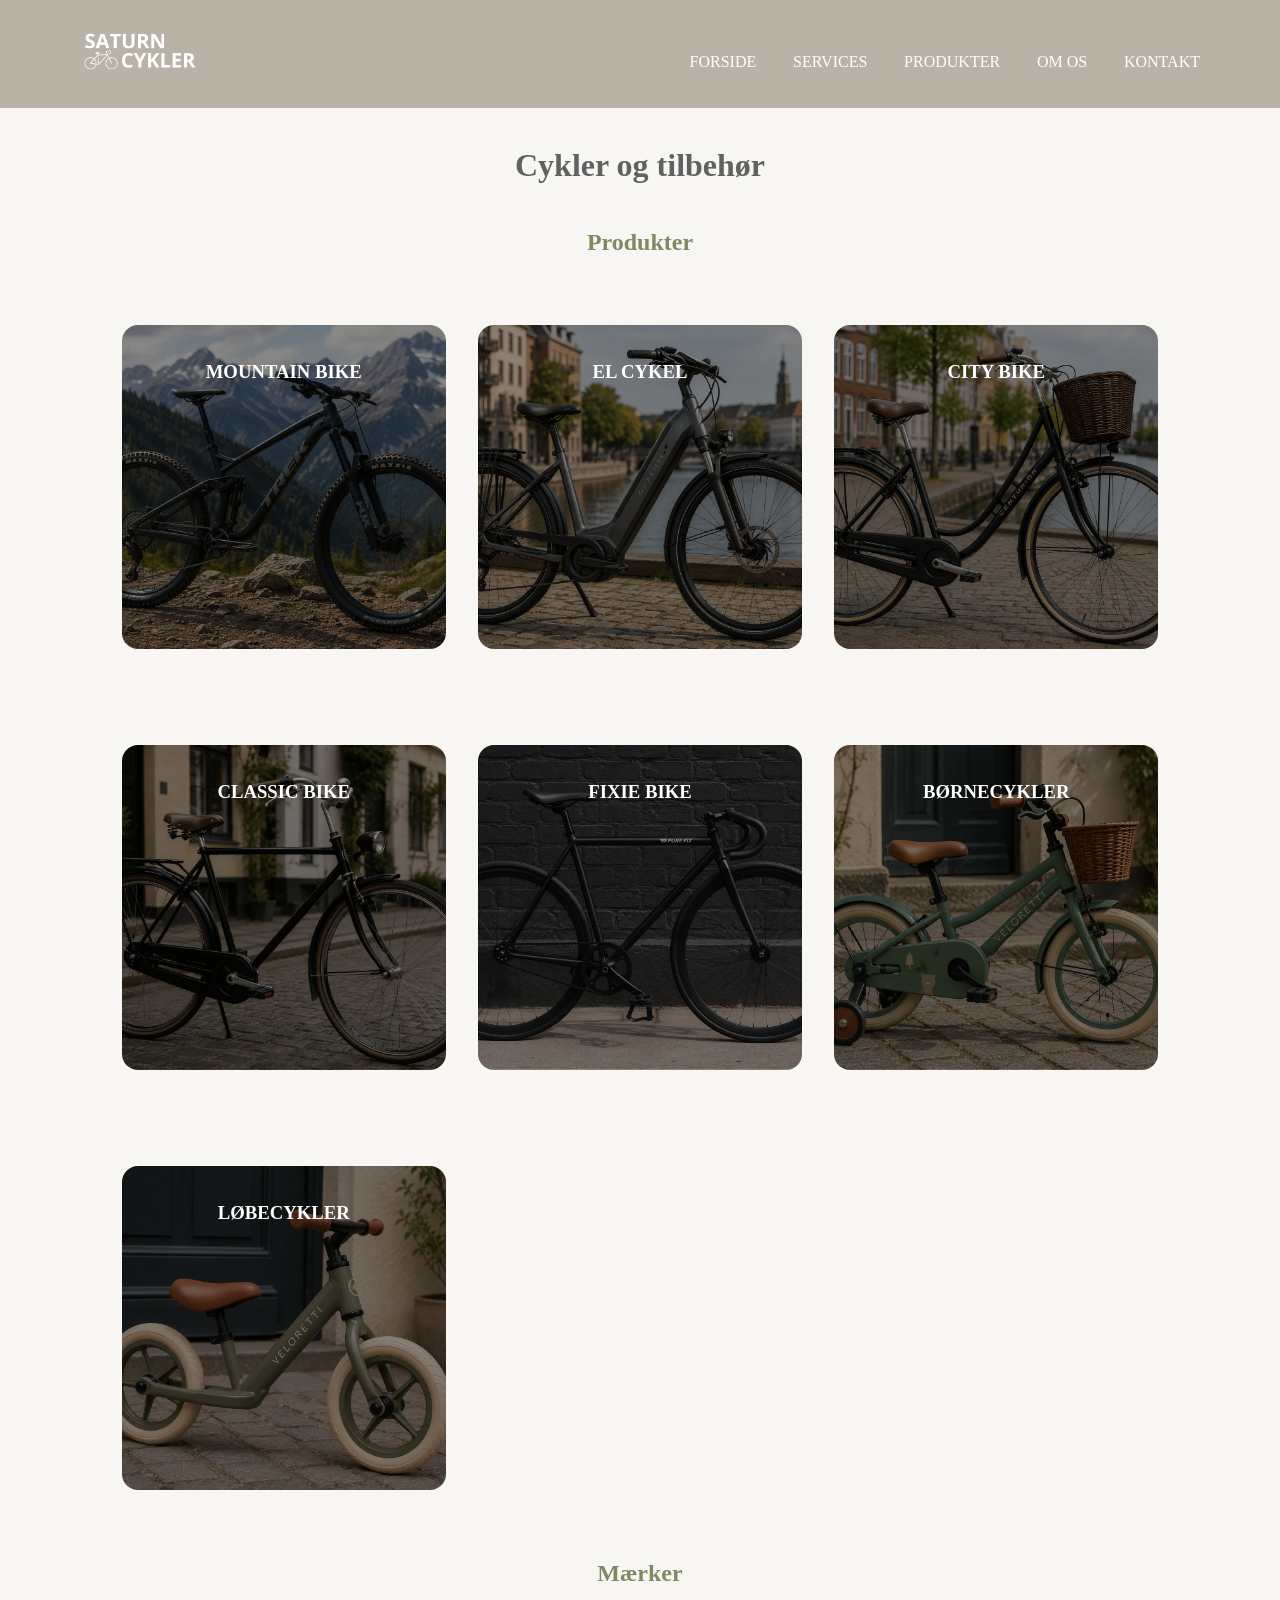
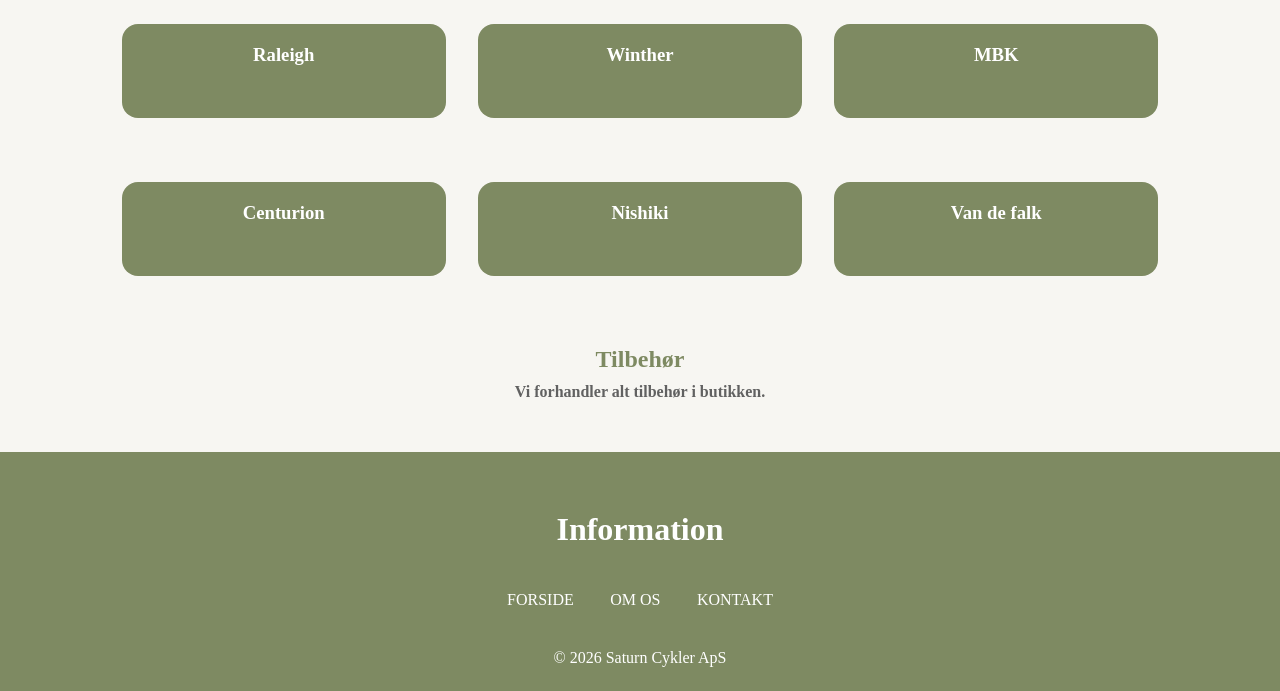
==== produkter.html @ ad4b6474 "Add files via upload" ====
<!DOCTYPE html>
<html lang="da">
  <head>
    <meta charset="UTF-8" />
    <meta name="viewport" content="width=device-width, initial-scale=1.0" />
    <title>Om os</title>
    <link rel="stylesheet" href="style.css" />
  </head>
  <body class="produkter">

    <body>
      <header class="header">
        <div class="container header-indhold">
          <a href="index.html"> <img src="img/SATURN CYKLER-sort baggrund (1).png" alt="saturn logo" class="logo" /> </a>
  
          <button class="burger" id="burger">☰</button>
  
          <nav class="nav-menu" id="navMenu">
            <a href="index.html">FORSIDE</a>
            <a href="services.html">SERVICES</a>
            <a href="produkter.html">PRODUKTER</a>
            <a href="om-os.html">OM OS</a>
            <a href="kontakt.html">KONTAKT</a>
          </nav>
        </div>
        <script src="script.js"></script>
      </header>

   
      <main class="container">
        <h1>Cykler og tilbehør</h1>

        <h2>Produkter</h2>
    </section>
    <div class="container">
      <section class="grid">
        <article class="card MB">
          <h3>MOUNTAIN BIKE</h3>
        </article>

        <article class="card El">
       <h3>EL CYKEL</h3>
        </article>

        <article class="card city">
          <h3>CITY BIKE</h3>
        </article>

        <article class="card classic">
            <h3>CLASSIC BIKE</h3>
          </article>

          <article class="card fixie">
           <h3>FIXIE BIKE</h3>
          </article>

          <article class="card børn">
            <h3>BØRNECYKLER</h3>
          </article>

          <article class="card løbecykel">
            <h3>LØBECYKLER</h3>
          </article>
      </section>
    </div>




        <h2>Mærker</h2>
    </section>
    <div class="container">
      <section class="grid ">
        <article class="card-brand">
          <h3>Raleigh</h3>
        </article>

        <article class="card-brand">
       <h3>Winther</h3>
        </article>

        <article class="card-brand">
          <h3>MBK</h3>
        </article>

        <article class="card-brand">
            <h3>Centurion</h3>
          </article>

          <article class="card-brand">
           <h3>Nishiki</h3>
          </article>

          <article class="card-brand">
            <h3>Van de falk</h3>
          </article>
      </section>
    </div>

    <h2>Tilbehør</h2>
    <h4>Vi forhandler alt tilbehør i butikken.</h4>

      </main>
    <footer class="footer">
      <div class="container">
        <h1>Information</h1>
        <nav>
          <a href="index.html">FORSIDE</a>

          <a href="om-os.html">OM OS</a>
          <a href="kontakt.html">KONTAKT</a>
        </nav>
      </div>
      <p>© 2026 Saturn Cykler ApS</p>
    </footer>
  </body>
</html>
---- style.css ----
* {
  box-sizing: border-box;
  margin: 0;
  padding: 0;
}

body {
  font-family: Arial, sans-serif;
  line-height: 1.6;
  background-color: #f7f6f2;
  color: #616161;
}

.container {
  width: min(90%, 1100px);
  margin: 0 auto;
}

.header {
  background-color: #b9b2a6;
  color: white;
  padding: 20px 0;
}

.header {
  text-align: center;
  justify-content: space-between;
}

nav {
  margin-top: 1rem;
}

nav a {
  color: white;
  text-decoration: none;
  margin: 0 1rem;
}

.hero {
  background-color: #f5f3ef;
  margin: 0;
  text-align: center;
}

.hero h2 {
  font-size: 2.5rem;
  margin-bottom: 15px;
}

.hero p {
  margin-bottom: 25px;
}

.button {
  display: inline-block;
  padding: 12px 24px;
  text-decoration: none;
  background: #7e8a62;
  color: white;
  font-size: medium;
  width: fit-content;
  border: none;
  border-radius: 50px;
  cursor: pointer;
  transition: 0.3s;
}

.grid {
  display: grid;
  grid-template-columns: repeat(3, 1fr);
  gap: 25px;
  margin-bottom: 40px;
}

.card {
  background-color: #ffffff;
  padding: 25px;
  border-radius: 12px;
}

.card h3 {
  margin-bottom: 10px;
}

.footer {
  background-color: #7e8a62;
  color: white;
  text-align: center;
  padding: 20px;
}

.footer nav {
  color: #7e8a62;
  padding-bottom: 2rem;
}

.footer a {
  color: white;
}

/* Tablet */
@media (max-width: 900px) {
  .grid {
    grid-template-columns: repeat(2, 1fr);
  }
}

.hero {
  padding: 40px 20px;
}

.hero h2 {
  font-size: 2rem;
}

.grid {
  grid-template-columns: 1fr;
}

.header .logo {
  text-align: center;
  margin: 0;
  padding-top: 0.1rem;
}

html,
body {
  height: 100%;
  margin: 0;
}

body {
  display: flex;
  flex-direction: column;
}

main {
  flex: 1;
}

.card h3 {
  text-align: center;
}

.card h4 {
  text-align: center;
  padding-top: 1rem;
}

.card p {
  text-align: center;
  padding-bottom: 1rem;
}

.card a {
  text-align: center;
  padding-bottom: 1rem;
  color: white;
}

.kort {
  margin-left: 0;
}

.kort iframe {
  width: 100%;
  max-width: 600px;
  display: block;
  margin: 0 auto;
}

.kort p {
  text-align: center;
  padding-bottom: 1rem;
  margin-left: 0;
}

.kort h3 {
  text-align: center;
  margin-left: 0;
}

.kort h4 {
  text-align: center;
  padding-top: 1rem;
  margin-left: 0;
}

.hero {
  background-size: cover;
  background-position: center;
  background-repeat: no-repeat;

  min-height: 500px;

  display: flex;
  flex-direction: column;
  justify-content: center;
  align-items: center;

  color: white;
  text-align: center;
  padding-left: 4rem;
}

.grid {
  display: grid;
  grid-template-columns: repeat(3, 1fr);
  gap: 2rem;
  margin: 2rem 0;
}

.card {
  background: #f2eee8;
  color: #616161;
  padding: 2rem;
  border-radius: 12px;
  text-align: center;
  margin-top: 2rem;
}

.card iframe {
  width: 100%;
  height: 300px;
  border: 0;
}

@media (max-width: 768px) {
  .grid {
    grid-template-columns: 1fr;
  }
}

h1 {
  padding-top: 1rem;
  padding-bottom: 0;
}

.logo {
  width: 150px;
  height: auto;
}

@font-face {
  font-family: brødtekst;
  src: url("../fonts/OpenSans-VariableFont_wdth\,wght.woff2");
  font-weight: 400;
  font-style: normal;
}

@font-face {
  font-family: overskrift;
  src: url("../fonts/OpenSans-VariableFont_wdth\,wght.woff2");
  font-weight: 600;
  font-style: normal;
}

p {
  font-family: brødtekst;
}

ul {
  font-family: brødtekst;
}

h1 {
  font-family: overskrift;
}

h2 {
  font-family: overskrift;
}

h3 {
  font-family: overskrift;
  margin-bottom: 2rem;
}

h4 {
  font-family: overskrift;
}

a {
  font-family: brødtekst;
}

html {
  scroll-behavior: smooth;
}

section {
  margin-top: 4rem;
  margin-bottom: 4rem;
  text-align: center;
}

.kontakt p {
  text-align: left;
  margin-left: 2rem;
}

.kontakt h2 {
  text-align: left;
  margin-left: 2rem;
}

.kontakt h3 {
  text-align: left;
  margin-left: 2rem;
}

article {
  margin-bottom: 2rem;
}

.hero h1 {
  margin-bottom: -1.5rem;
  font-size: 3.5rem;
}

.hero h2 {
  margin-top: 0;
  margin-bottom: 2rem;
}

p {
  margin-bottom: -0.5rem;
}

.om-os p {
  margin-left: 2rem;
}

.menu p {
  margin-left: 2rem;
}

.menu h2 {
  margin-left: 2rem;
}

.menu p {
  margin-left: 2rem;
}

.menu ul {
  margin-left: 2rem;
}

.menu li {
  margin-left: 2rem;
}

* {
  box-sizing: border-box;
}

.container {
  width: min(90%, 1200px);
  margin: 0 auto;
}

.to-kolonner {
  display: flex;
  gap: 3rem;
  margin: 4rem 0;
  align-items: flex-start;
}

.kolonne {
  flex: 1;
}

.kolonne img {
  width: 100%;
  height: auto;
  display: block;
  border-radius: 12px;
}

/* Mobil */
@media (max-width: 768px) {
  .to-kolonner {
    flex-direction: column;
  }
}

.kontakt-formular {
  max-width: 600px;
  margin: 4rem auto;
  padding: 2rem;
  background: #7e8a62;
  color: white;
  font-family: brødtekst;
  border-radius: 16px;
}

.kontakt-formular h2 {
  margin-bottom: 3rem;
  color: white;
}

.kontakt-formular form {
  display: flex;
  flex-direction: column;
  gap: 1rem;
}

.kontakt-formular input,
.kontakt-formular textarea {
  width: 100%;
  padding: 1rem;
  border: 1px solid #7e8a62;
  border-radius: 10px;
  font-family: inherit;
  background-color: #f5f3ef;
  margin-top: -0.8rem;
}

.kontakt-formular button {
  background: white;
  color: #616161;

  font-family: overskrift;

  font-size: medium;
  width: fit-content;
  align-self: center;
  padding: 12px 32px;
  border: none;
  border-radius: 50px;
  cursor: pointer;
  transition: 0.3s;
}

.kontakt-formular button:hover {
  transform: translateY(-2px);
}

.kontakt-formular h2 {
  text-align: center;
  font-family: overskrift;
  margin: 0;
}

.kontakt-formular label {
  text-align: left;
  font-family: overskrift;
}

hr {
  border: 0;
  border-top: 1px solid #b9b2a6;
  margin: 2rem 0;
}

.kort h4 {
  text-align: center;
}

.kort a {
  text-align: center;
}

.kort p {
  text-align: center;
}

.kontakt .kort {
  margin-left: 0;
}

.kontakt h1 {
  text-align: center;
  margin-top: 1rem;
}

.billede-med-knap {
  background-image: url("img/saturncykler1.webp");
  background-size: cover;
  background-position: center;
  background-repeat: no-repeat;

  min-height: 500px;

  display: flex;
  flex-direction: column;
  justify-content: center;
  align-items: center;

  color: white;
  text-align: center;
  padding-left: 4rem;
}

.billede-med-knap h1 {
  text-align: center;
}

.billede-med-knap .button {
  text-align: center;
}

.kontakt main a {
  color: #7e8a62;
  margin: 0;
}

.card h3 {
  margin-bottom: 2rem;
}

.om-os h1 {
  text-align: center;
  margin-top: 1rem;
  margin-left: 0;
}

.menu h1 {
  text-align: center;
  margin-top: 1rem;
  margin: 0;
}

@media (max-width: 768px) {
  nav {
    flex-direction: column;
    align-items: center;
    gap: 1rem;
  }
}

.header-indhold {
  display: flex;
  justify-content: space-between;
  align-items: center;
}

.nav-menu {
  display: flex;
  gap: 2rem;
}

.burger {
  display: none;
  font-size: 2rem;
  background: none;
  border: none;
  cursor: pointer;
  color: white;
}

@media (max-width: 768px) {
  .burger {
    display: block;
    position: relative;
    z-index: 1001;
  }

  .nav-menu {
    position: fixed;
    top: 0;
    right: -100%;
    width: 260px;
    height: 100vh;

    background: #b9b2a6;
    padding: 6rem 2rem;

    display: flex;
    flex-direction: column;
    gap: 1.5rem;

    transition: right 0.3s ease;
    z-index: 1000;
  }

  .nav-menu.active {
    right: 0;
  }
}

@media (max-width: 768px) {
  .footer nav {
    display: flex;
    flex-direction: column;
    align-items: center;
    gap: 1rem;
  }

  .footer nav a {
    margin: 0;
  }
}

.footer p {
  text-align: center;
  margin: 0;
}

.footer h1 {
  text-align: center;
  margin: 0;
}

.prisliste {
  display: block;
  margin: 0 auto;
  max-width: 400px;
  width: 100%;
  height: auto;
}

article {
  margin-left: 0;
}

.kort a {
  margin-left: 0;
}

.kort p {
  margin-left: 0;
}

@media (max-width: 768px) {
  .header-indhold {
    display: flex;
    flex-direction: row;
    justify-content: space-between;
    align-items: center;
  }

  .burger {
    display: block;
    margin-left: auto;
    position: relative;
    z-index: 1001;
  }

  .nav-menu {
    position: fixed;
    top: 0;
    right: -100%;
    width: 260px;
    height: 100vh;

    background: #b9b2a6;
    padding: 6rem 2rem;

    display: flex;
    flex-direction: column;
    gap: 1.5rem;

    transition: right 0.3s ease;
    z-index: 1000;
  }

  .nav-menu.active {
    right: 0;
  }
}

@media (max-width: 768px) {
  .hero {
    min-height: 60vh;
    padding: 3rem 1.5rem;

    align-items: center;
    text-align: center;

    background-position: center;
  }

  .hero h1 {
    font-size: 2.3rem;
    margin-bottom: -0.5rem;
  }

  .hero h2 {
    font-size: 1.8rem;
    margin-bottom: 1.5rem;
  }

  .hero .button {
    font-size: 0.9rem;
    padding: 10px 20px;
  }
}

.menu p {
  text-align: left;
  margin-left: 2rem;
}

.menu h2 {
  text-align: left;
  margin-left: 2rem;
}

.menu h3 {
  text-align: left;
  margin-left: 2rem;
}

.menu ul {
  text-align: left;
  margin-left: 2rem;
}

.menu li {
  text-align: left;
  margin-left: 2rem;
}

.om-os p {
  text-align: left;
  margin-left: 1rem;
}

.om-os h2 {
  text-align: left;
  margin-left: 1rem;
  margin-bottom: 1rem;
}

.om-os h3 {
  text-align: left;
  margin-left: 2rem;
}

.kolonne {
  margin-bottom: auto;
  align-items: flex-start;
}

@media (max-width: 768px) {
  .billede-med-knap {
    min-height: 60vh;
    padding: 3rem 1.5rem;

    align-items: center;
    text-align: center;

    background-position: center;
  }

  .billede-med-knap h1 {
    font-size: 2.3rem;
    margin-bottom: -0.5rem;
  }

  .billede-med-knap h2 {
    font-size: 1.8rem;
    margin-bottom: 1.5rem;
  }

  .billede-med-knap .button {
    font-size: 0.9rem;
    padding: 10px 20px;
  }
}

p {
  margin-bottom: 1rem;
}

.om-os .to-kolonner {
  display: flex;
  gap: 3rem;
  align-items: flex-start;
}

.kontakt p {
  margin-bottom: auto;
  margin-top: auto;
}

.kontakt h3 {
  text-align: center;
  margin-left: 0%;
  margin-bottom: 0.5rem;
}

.footer p {
  text-align: center;
}

.menu h1 {
  margin-top: 1rem;
}

.card .button {
  display: inline-block;
  padding: 12px 24px;
  text-decoration: none;
  background: white;
  color: black;
  font-size: medium;
  width: fit-content;
  border: none;
  border-radius: 50px;
  cursor: pointer;
  transition: 0.3s;
  margin-top: 1rem;
}

.card a {
  color: white;
}

.card p {
  color: white;
  margin-bottom: 0.5rem;
}

.to-kolonner {
  margin-top: auto;
}

.hero {
  position: relative;
  overflow: hidden;

  min-height: calc(100vh - 90px);

  display: flex;
  justify-content: center;

  color: white;
}

.hero-video {
  position: absolute;
  inset: 0;

  width: 100%;
  height: 100%;

  object-fit: cover;
  z-index: 0;
}

.hero-indhold {
  position: relative;
  z-index: 2;

  display: flex;
  flex-direction: column;
  justify-content: center;
  align-items: flex-start;

  width: 100%;
  height: 100%;

  padding-left: 4rem;
}

.åbningstider {
  background-image: linear-gradient(rgba(0, 0, 0, 0.45), rgba(0, 0, 0, 0.45)), url("img/saturncykler1.webp");
  aspect-ratio: 1 / 1;
  width: 300px;
  height: 300px;
  width: 100%;
  background-size: cover;
  background-position: center;
  background-repeat: no-repeat;

  border-radius: 16px;
  padding: 2rem;
}

.hvor {
  background-image: linear-gradient(rgba(0, 0, 0, 0.45), rgba(0, 0, 0, 0.45)), url("img/satuncyklerbutik.webp");
  aspect-ratio: 1 / 1;
  width: 300px;
  height: 300px;
  width: 100%;
  background-size: cover;
  background-position: center;
  background-repeat: no-repeat;

  border-radius: 16px;
  padding: 2rem;
}

.services {
  background-image: linear-gradient(rgba(0, 0, 0, 0.45), rgba(0, 0, 0, 0.45)), url("img/ejerogcykel.webp");
  aspect-ratio: 1 / 1;
  width: 300px;
  height: 300px;
  width: 100%;
  background-size: cover;
  background-position: center;
  background-repeat: no-repeat;

  border-radius: 16px;
  padding: 2rem;
}

h2 {
  color: #7e8a62;
}

.hero h2 {
  color: white;
}

.hero {
  position: relative;
  overflow: hidden;
}

.hero::before {
  content: "";
  position: absolute;
  inset: 0;

  background: linear-gradient(rgba(0, 0, 0, 0.45), rgba(0, 0, 0, 0.45));

  z-index: 1;
}

.hero-video {
  position: absolute;
  inset: 0;

  width: 100%;
  height: 100%;

  object-fit: cover;

  z-index: 0;
}

.hero-indhold {
  position: relative;
  z-index: 2;
}

@media (max-width: 768px) {
  .hero {
    min-height: 70vh;
  }

  .hero-indhold {
    position: absolute;
    top: 50%;
    left: 50%;

    transform: translate(-50%, -50%);

    width: 90%;
    padding: 0;

    display: flex;
    flex-direction: column;
    align-items: center;
    text-align: center;
  }

  .hero h1 {
    font-size: 2.2rem;
    margin-bottom: 0.3rem;
  }

  .hero h2 {
    font-size: 1.6rem;
    margin-bottom: 1.5rem;
  }

  .hero .button {
    margin: 0 auto;
  }
}

img {
  margin-top: 1rem;
}

.card {
  margin-top: 2rem;
}

@media (max-width: 768px) {
  section {
    margin-top: 2rem;
    margin-bottom: 2rem;
  }

  .grid {
    gap: 1rem;
    margin: 1rem 0;
  }

  .card {
    margin-top: 1rem;
    padding: 1.5rem;
  }

  article {
    margin-bottom: 1rem;
  }

  .to-kolonner {
    gap: 1.5rem;
    margin: 2rem 0;
  }

  .kontakt-formular {
    margin: 2rem auto;
  }

  img {
    margin-top: -0.5rem;
  }

  .kolonne {
    margin-top: 0;
    margin-bottom: 0.5rem;
  }

  .footer {
    margin-top: 0.5rem;
  }
}

.tilbud {
  margin: 0;
  padding: 0;
}

.tilbud h2 {
  color: white;
}

.tilbud .to-kolonner {
  display: grid;
  grid-template-columns: 1fr 1fr;
  margin: 0;
}

.tilbud .billede {
  background-image: url("img/Tilbud\ \(1\).webp");
  background-size: cover;
  background-position: center;
  height: 500px;
  padding: 0%;
}

.tilbud .tekst {
  background-image: url("img/grøn.webp");
  background-size: cover;
  background-position: center;
  height: 500px;

  display: flex;
  align-items: center;
  text-align: left;
  color: white;
  padding: 0%;
}

.tilbud .tekst-indhold {
  padding: 5rem;
}

.tilbud ul {
  padding: 5rem;
  margin-top: -0.5rem;
  margin-bottom: -0.5rem;
}

.tilbud h2 {
  margin-bottom: -1.8rem;
  margin-top: 0;
}

.tilbud h1 {
  margin-bottom: 1rem;
  margin-top: 0;

  line-height: 1.1;
}

.tilbud .to-kolonner {
  gap: 0;
  column-gap: 0;
}

.tilbud .tekst-indhold .button {
  background-color: white;
  color: #616161;
  margin-top: 0;
}

@media (max-width: 768px) {
  .tilbud .to-kolonner {
    grid-template-columns: 1fr;
  }

  .tilbud .billede {
    min-height: 350px;
  }

  .tilbud .tekst {
    min-height: auto;
  }

  .tilbud .tekst-indhold {
    padding: 2rem;
  }

  .tilbud .button {
    text-align: center;
    align-items: center;
  }
}

.tilbud ul {
  padding: 2rem;
}

.to-kolonner {
  display: grid;
  grid-template-columns: 40% 60%;
  gap: 2rem;
  align-items: stretch;
}

.venstre {
  height: 100%;
  display: flex;
  flex-direction: column;
  gap: 1rem;
}

.kontakt-card {
  background: #ffffff;
  border: 1px solid #e9e4dd;

  border-radius: 20px;

  padding: 2rem;

  box-shadow: 0 12px 30px rgba(0, 0, 0, 0.05);
  margin-bottom: 0;
}

.højre {
  height: 100%;
}

.højre img {
  width: 100%;
  height: 100%;
  max-height: 524px;
  object-fit: cover;
  display: block;
  border-radius: 16px;
  margin-top: 0;
}

@media (max-width: 768px) {
  .to-kolonner {
    grid-template-columns: 1fr;
    height: auto;
  }

  .højre {
    height: 350px;
  }
}

.kontakt h1 {
  margin-bottom: 2rem;
}

.menu h1 {
  margin-bottom: 2rem;
}
.services-layout {
  display: grid;
  grid-template-columns: 40% 60%;
  gap: 2rem;
  align-items: start;
  margin: 2rem 0 4rem;
}

.services-venstre {
  display: flex;
  flex-direction: column;
  gap: 0;
}

.service-card {
  background: #fff;
  border: 1px solid #e9e4dd;
  border-radius: 20px;
  padding: 2rem;
  box-shadow: 0 12px 30px rgba(0, 0, 0, 0.05);
}

.service-card h2 {
  margin: 0 0 1rem;
  color: #7e8a62;
}

.service-card p,
.service-card li,
.service-card ul {
  margin: 0;
  padding: 0;
  text-align: left;
}

.service-card ul {
  padding-left: 1.3rem;
}

.service-card li {
  margin-bottom: 0.75rem;
}

.services-højre {
  height: 100%;
}

.services-højre img {
  width: 100%;
  height: 700px;
  object-fit: cover;
  border-radius: 20px;
  display: block;
  margin-top: 0;
}

@media (max-width: 768px) {
  .services-layout {
    grid-template-columns: 1fr;
    gap: 1.5rem;
    margin: 1rem 0 2rem;
  }

  .services-højre {
    height: 280px;
  }

  .services-højre img {
    height: 100%;
    width: 100%;
    object-fit: cover;
    border-radius: 16px;
  }

  .services-venstre {
    gap: 1rem;
  }

  .service-card {
    padding: 1.5rem;
  }

  .menu h1 {
    margin-bottom: 1rem;
  }
}

.produkter h2 {
  text-align: center;
  margin-bottom: 0;
}

.produkter h1 {
  text-align: center;
  margin-bottom: 2rem;
  margin-top: 1rem;
}

.allecykler h1 {
  text-align: center;
}

.MB {
  background-image: linear-gradient(rgba(0, 0, 0, 0.45), rgba(0, 0, 0, 0.45)), url("img/mountainbike.webp");
  aspect-ratio: 1 / 1;
  background-size: cover;
  background-position: center;
  background-repeat: no-repeat;

  border-radius: 16px;
  padding: 2rem;
}

.El {
  background-image: linear-gradient(rgba(0, 0, 0, 0.45), rgba(0, 0, 0, 0.45)), url("img/elcykel.webp");
  aspect-ratio: 1 / 1;
  background-size: cover;
  background-position: center;
  background-repeat: no-repeat;

  border-radius: 16px;
  padding: 2rem;
}

.city {
  background-image: linear-gradient(rgba(0, 0, 0, 0.45), rgba(0, 0, 0, 0.45)), url("img/city.webp");
  aspect-ratio: 1 / 1;
  background-size: cover;
  background-position: center;
  background-repeat: no-repeat;

  border-radius: 16px;
  padding: 2rem;
}

.classic {
  background-image: linear-gradient(rgba(0, 0, 0, 0.45), rgba(0, 0, 0, 0.45)), url("img/classic.webp");
  aspect-ratio: 1 / 1;
  background-size: cover;
  background-position: center;
  background-repeat: no-repeat;

  border-radius: 16px;
  padding: 2rem;
}

.fixie {
  background-image: linear-gradient(rgba(0, 0, 0, 0.45), rgba(0, 0, 0, 0.45)), url("img/fixie.webp");
  aspect-ratio: 1 / 1;
  background-size: cover;
  background-position: center;
  background-repeat: no-repeat;

  border-radius: 16px;
  padding: 2rem;
}

.børn {
  background-image: linear-gradient(rgba(0, 0, 0, 0.45), rgba(0, 0, 0, 0.45)), url("img/børn.webp");
  aspect-ratio: 1 / 1;
  background-size: cover;
  background-position: center;
  background-repeat: no-repeat;

  border-radius: 16px;
  padding: 2rem;
}

.løbecykel {
  background-image: linear-gradient(rgba(0, 0, 0, 0.45), rgba(0, 0, 0, 0.45)), url("img/løbecykel.webp");
  aspect-ratio: 1 / 1;
  background-size: cover;
  background-position: center;
  background-repeat: no-repeat;

  border-radius: 16px;
  padding: 2rem;
}

.produkter h3 {
  color: white;
}

.produkter .footer {
  margin-top: 3rem;
}

.produkter h4 {
  text-align: center;
  align-items: center;
}

.card-brand {
  background-color: #7e8a62;
  color: white;
  border-radius: 16px;
  padding: 1rem;
}

.footer p {
  text-align: center;
  align-items: center;
}

.nav-menu {
  gap: 0.3rem;
}
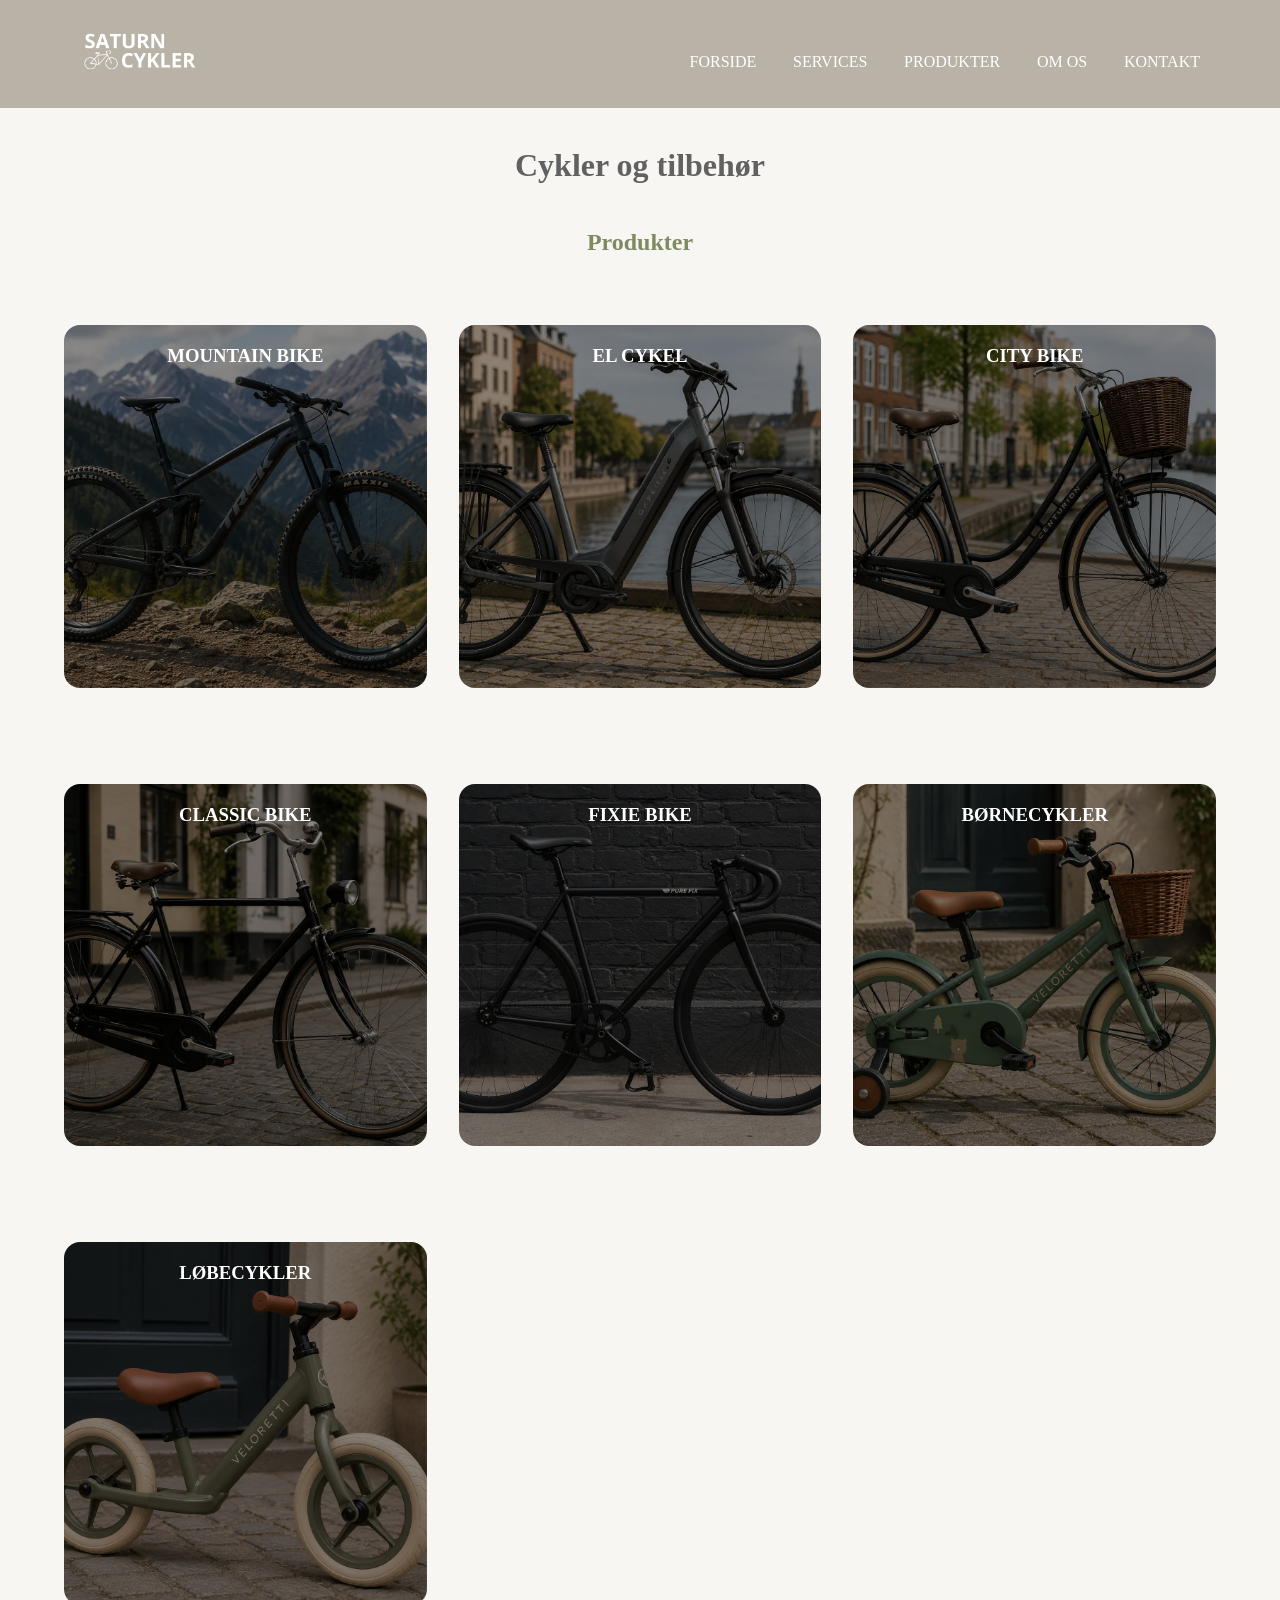
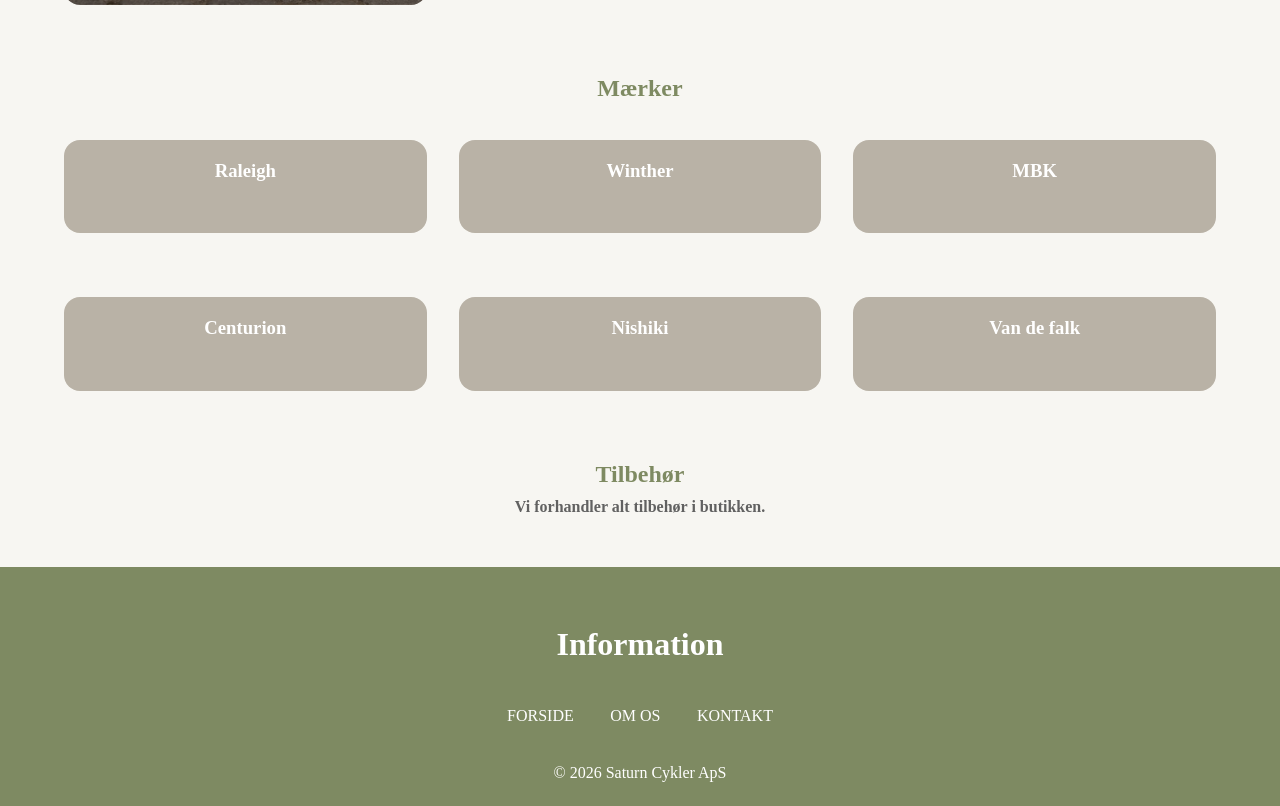
==== commit a3f2b477: "Refactor HTML structure in produkter.html" ====
--- a/produkter.html
+++ b/produkter.html
@@ -8,7 +8,7 @@
   </head>
   <body class="produkter">
 
-    <body>
+  
       <header class="header">
         <div class="container header-indhold">
           <a href="index.html"> <img src="img/SATURN CYKLER-sort baggrund (1).png" alt="saturn logo" class="logo" /> </a>
@@ -26,14 +26,12 @@
         <script src="script.js"></script>
       </header>
 
-   
-      <main class="container">
-        <h1>Cykler og tilbehør</h1>
+     <main class="container">
+    <h1>Cykler og tilbehør</h1>
 
-        <h2>Produkter</h2>
-    </section>
-    <div class="container">
-      <section class="grid">
+    <h2>Produkter</h2>
+    <section class="grid">
+  
         <article class="card MB">
           <h3>MOUNTAIN BIKE</h3>
         </article>
@@ -62,14 +60,10 @@
             <h3>LØBECYKLER</h3>
           </article>
       </section>
-    </div>
-
-
-
+    
 
         <h2>Mærker</h2>
-    </section>
-    <div class="container">
+ 
       <section class="grid ">
         <article class="card-brand">
           <h3>Raleigh</h3>
@@ -95,7 +89,7 @@
             <h3>Van de falk</h3>
           </article>
       </section>
-    </div>
+   
 
     <h2>Tilbehør</h2>
     <h4>Vi forhandler alt tilbehør i butikken.</h4>
--- a/style.css
+++ b/style.css
@@ -1026,6 +1026,7 @@
   }
 }
 
+
 .tilbud {
   margin: 0;
   padding: 0;
@@ -1106,12 +1107,17 @@
 
   .tilbud .tekst {
     min-height: auto;
+    text-align: center;
   }
 
   .tilbud .tekst-indhold {
     padding: 2rem;
-  }
-
+    text-align: center;
+  }
+
+  .tilbud ul {
+list-style: none;
+}
   .tilbud .button {
     text-align: center;
     align-items: center;
@@ -1373,12 +1379,16 @@
 }
 
 .card-brand {
-  background-color: #7e8a62;
+  background-color: #b9b2a6;
   color: white;
   border-radius: 16px;
   padding: 1rem;
 }
 
+.card {
+  padding: 1rem;
+}
+
 .footer p {
   text-align: center;
   align-items: center;
@@ -1387,3 +1397,31 @@
 .nav-menu {
   gap: 0.3rem;
 }
+
+@media (max-width: 768px) {
+  .produkter main.container {
+    width: 90%;
+    margin: 0 auto;
+  }
+
+  .produkter .grid {
+    grid-template-columns: 1fr;
+    justify-items: center;
+  }
+
+  .produkter .card,
+  .produkter .card-brand {
+    width: 100%;
+    max-width: 360px;
+    margin-left: auto;
+    margin-right: auto;
+  }
+}
+
+
+
+
+
+
+
+
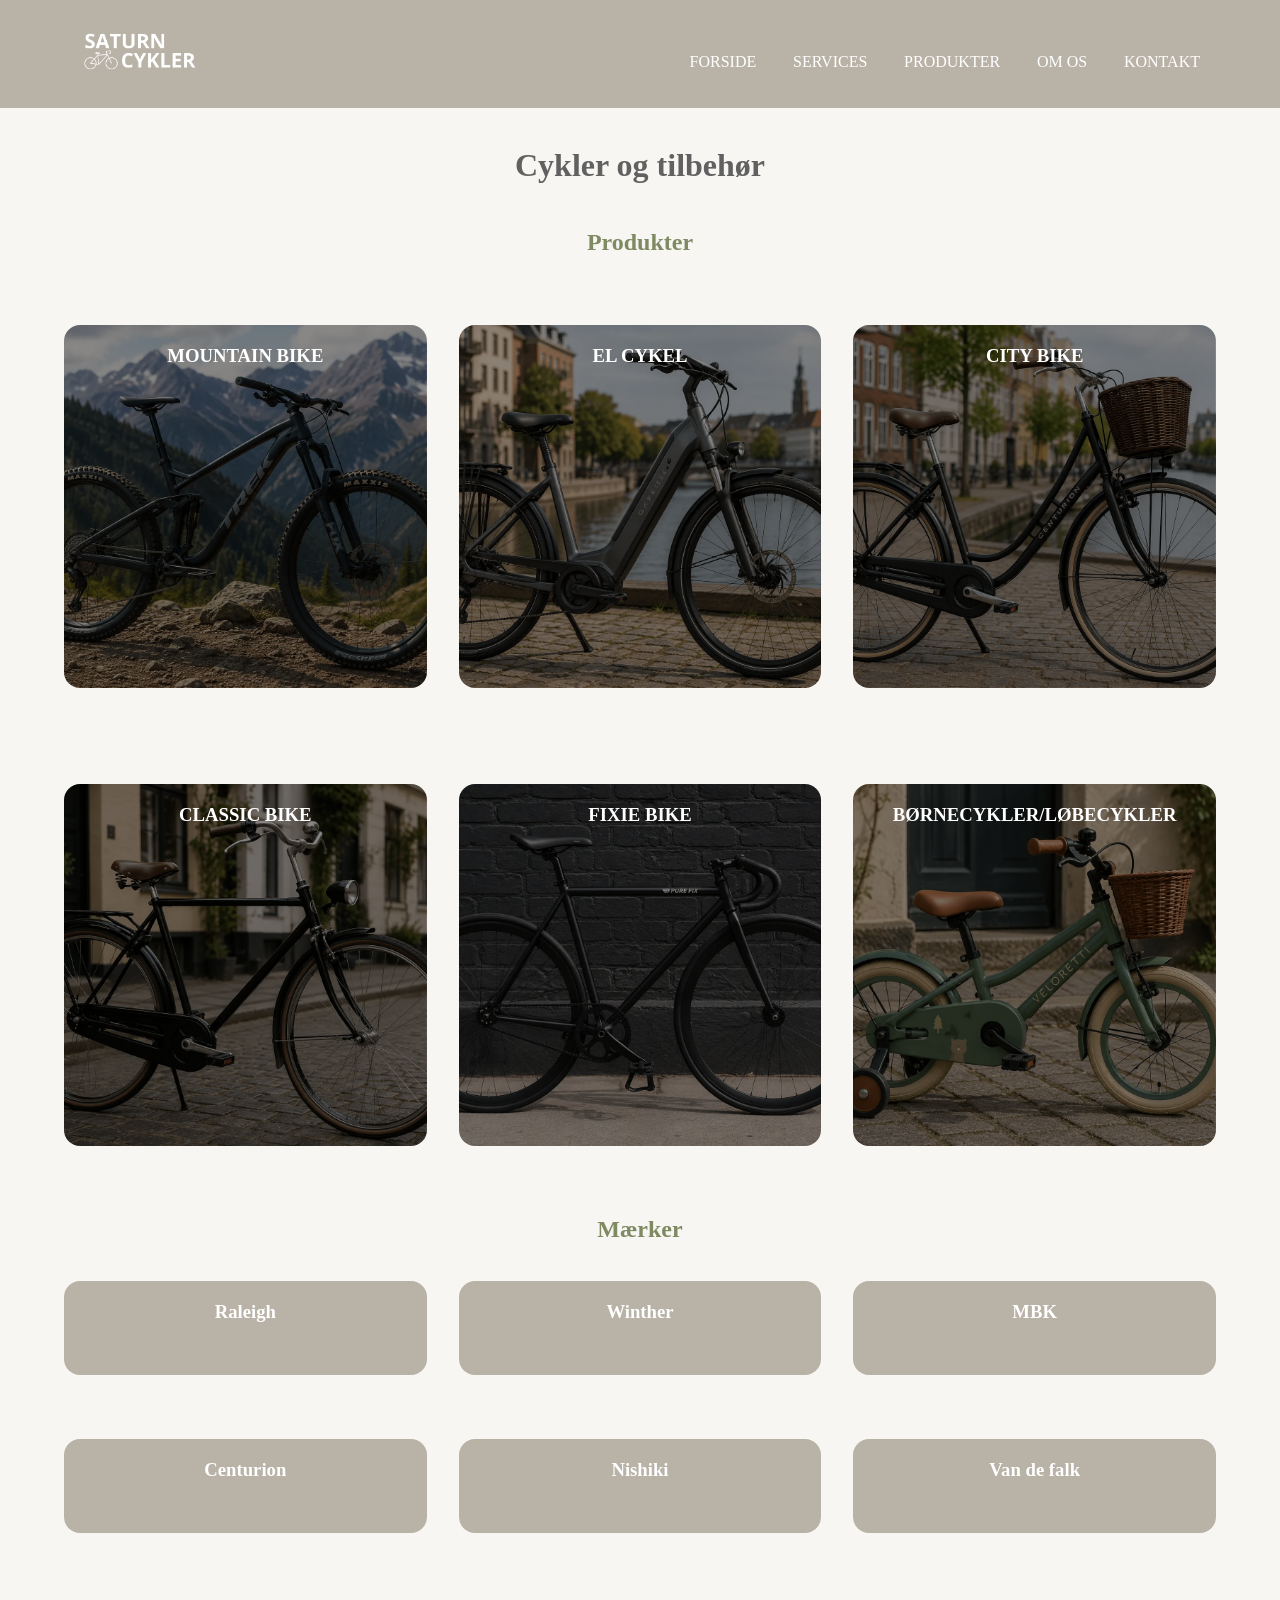
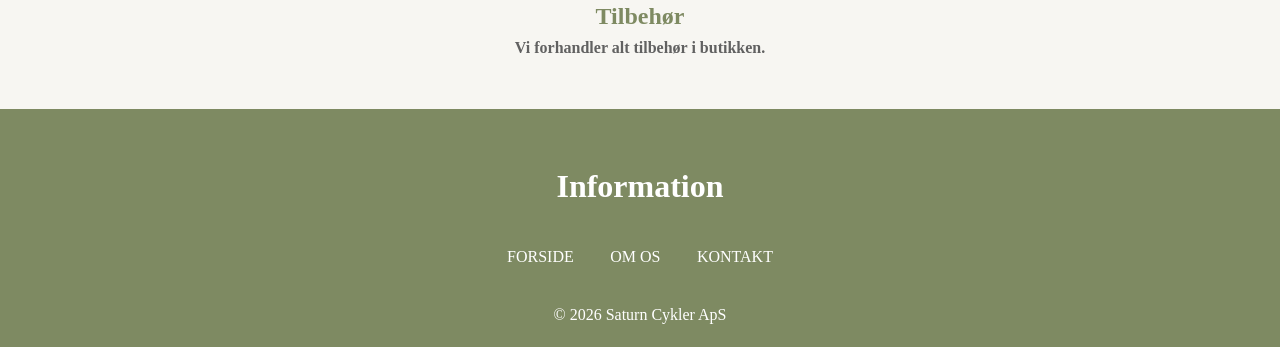
==== commit 5ef7d5b5: "Update heading for children's bikes section" ====
--- a/produkter.html
+++ b/produkter.html
@@ -53,11 +53,7 @@
           </article>
 
           <article class="card børn">
-            <h3>BØRNECYKLER</h3>
-          </article>
-
-          <article class="card løbecykel">
-            <h3>LØBECYKLER</h3>
+            <h3>BØRNECYKLER/LØBECYKLER</h3>
           </article>
       </section>
     
--- a/style.css
+++ b/style.css
@@ -203,6 +203,8 @@
   text-align: center;
   padding-left: 4rem;
 }
+
+
 
 .grid {
   display: grid;
@@ -664,9 +666,10 @@
 
 @media (max-width: 768px) {
   .hero {
-    min-height: 60vh;
+   height: 100vh;
     padding: 3rem 1.5rem;
 
+  
     align-items: center;
     text-align: center;
 
@@ -1416,12 +1419,19 @@
     margin-left: auto;
     margin-right: auto;
   }
-}
-
-
-
-
-
-
-
-
+  .produkter h2 {
+    margin-top: 2rem;
+    }
+  
+    .produkter section {
+      margin-bottom: 2rem;
+    }
+}
+
+
+
+
+
+
+
+
